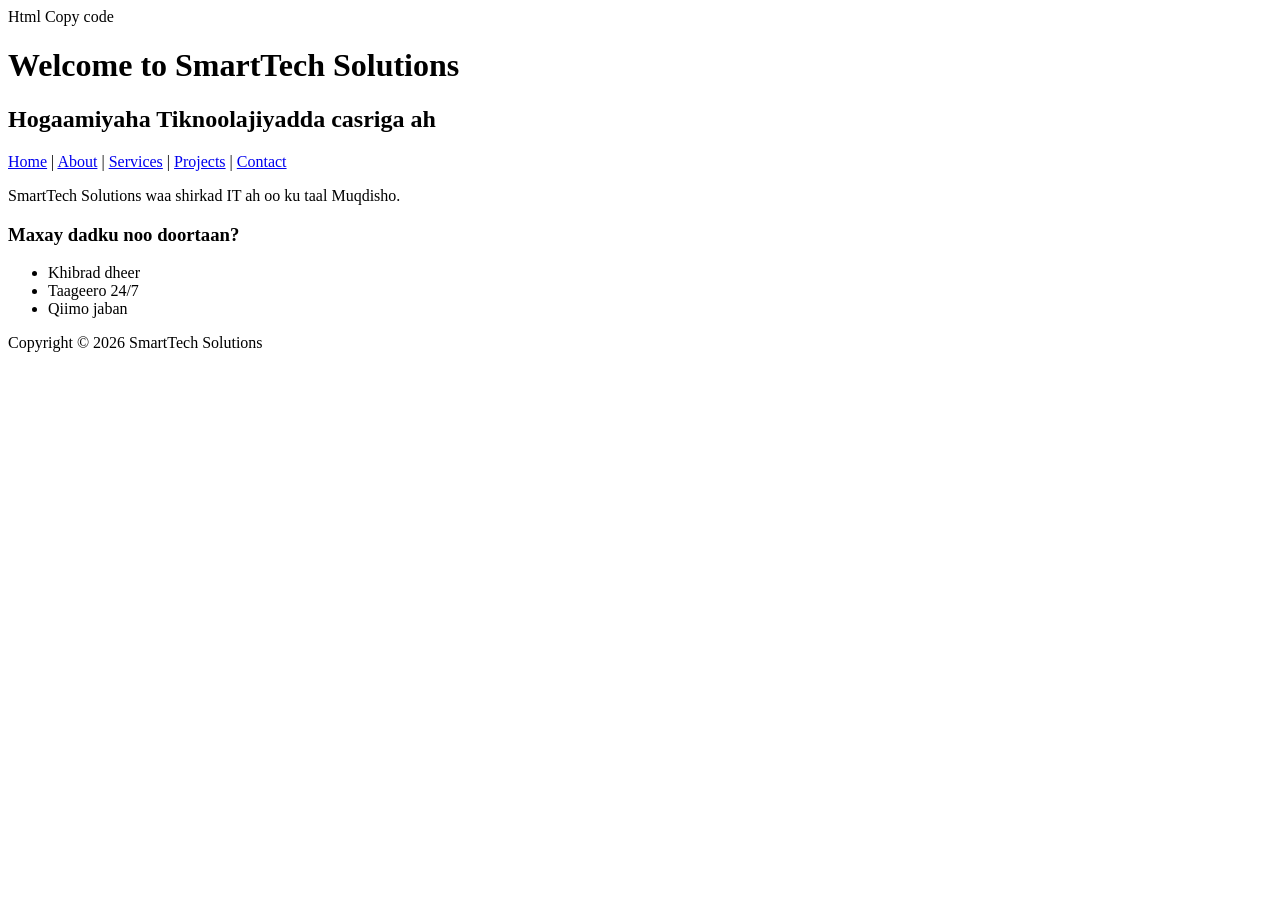
==== index.html @ 56d4da6e "Add files via upload" ====
Html
Copy code
<!DOCTYPE html>
<html>
<head>
<title>SmartTech Solutions</title>
</head>

<body>

<header>
<h1>Welcome to SmartTech Solutions</h1>
<h2>Hogaamiyaha Tiknoolajiyadda casriga ah</h2>
</header>

<nav>
<a href="index.html">Home</a> |
<a href="about.html">About</a> |
<a href="services.html">Services</a> |
<a href="projects.html">Projects</a> |
<a href="contact.html">Contact</a>
</nav>

<main>

<p>SmartTech Solutions waa shirkad IT ah oo ku taal Muqdisho.</p>

<h3>Maxay dadku noo doortaan?</h3>

<ul>
<li>Khibrad dheer</li>
<li>Taageero 24/7</li>
<li>Qiimo jaban</li>
</ul>

</main>

<footer>
<p>Copyright © 2026 SmartTech Solutions</p>
</footer>

</body>
</html>
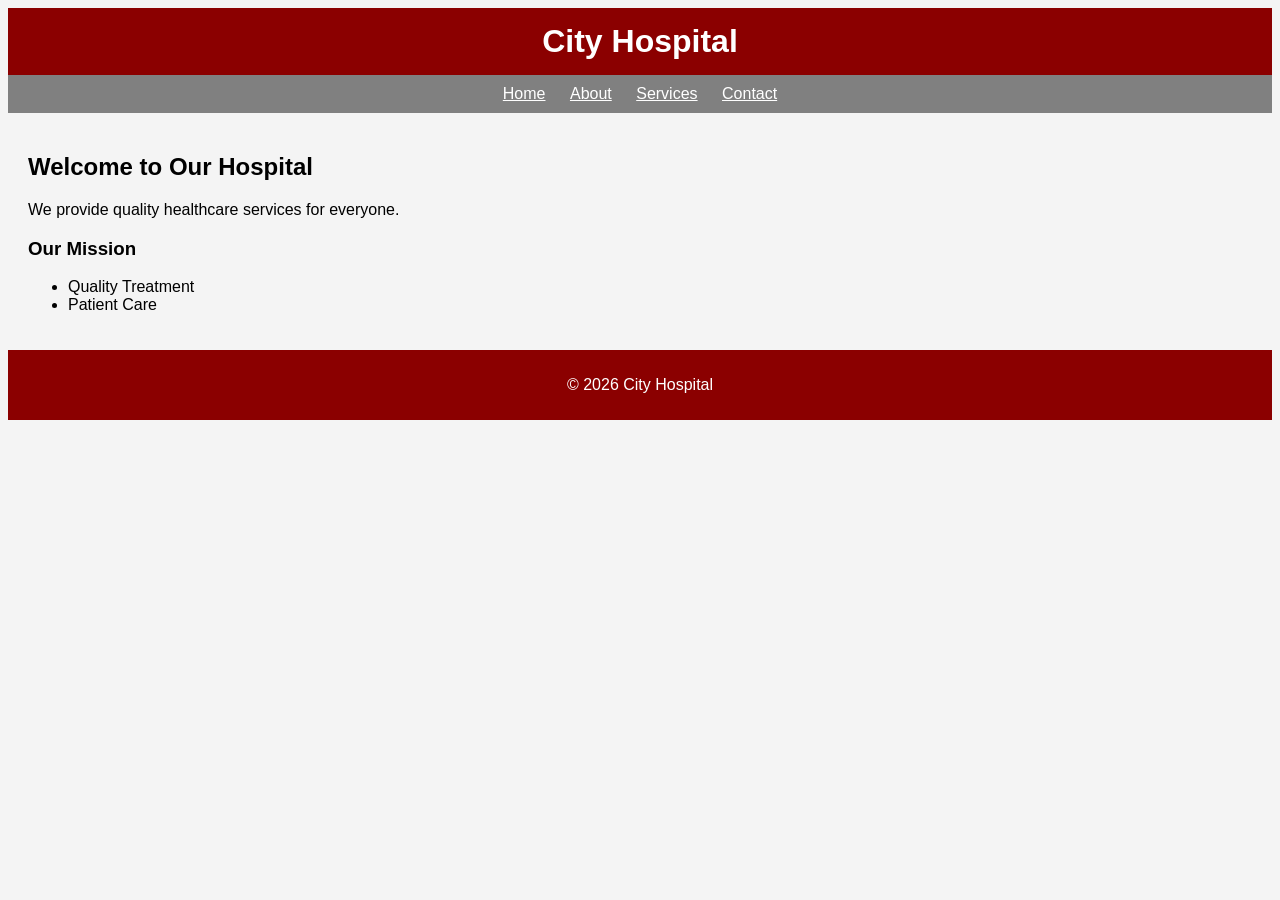
==== commit 7cf68d3a: "Add files via upload" ====
--- a/index.html
+++ b/index.html
@@ -1,42 +1,34 @@
-Html
-Copy code
 <!DOCTYPE html>
 <html>
 <head>
-<title>SmartTech Solutions</title>
+  <title>Hospital - Home</title>
 </head>
+<body style="background-color: #f4f4f4; font-family: Arial;">
 
-<body>
-
-<header>
-<h1>Welcome to SmartTech Solutions</h1>
-<h2>Hogaamiyaha Tiknoolajiyadda casriga ah</h2>
+<header style="background: darkred; color: white; padding: 15px; text-align: center;">
+  <h1 style="margin:0;">City Hospital</h1>
 </header>
 
-<nav>
-<a href="index.html">Home</a> |
-<a href="about.html">About</a> |
-<a href="services.html">Services</a> |
-<a href="projects.html">Projects</a> |
-<a href="contact.html">Contact</a>
+<nav style="background: gray; padding: 10px; text-align:center;">
+  <a href="index.html" style="margin:10px; color:white;">Home</a>
+  <a href="about.html" style="margin:10px; color:white;">About</a>
+  <a href="services.html" style="margin:10px; color:white;">Services</a>
+  <a href="contact.html" style="margin:10px; color:white;">Contact</a>
 </nav>
 
-<main>
+<main style="padding:20px;">
+  <h2>Welcome to Our Hospital</h2>
+  <p>We provide quality healthcare services for everyone.</p>
 
-<p>SmartTech Solutions waa shirkad IT ah oo ku taal Muqdisho.</p>
-
-<h3>Maxay dadku noo doortaan?</h3>
-
-<ul>
-<li>Khibrad dheer</li>
-<li>Taageero 24/7</li>
-<li>Qiimo jaban</li>
-</ul>
-
+  <h3>Our Mission</h3>
+  <ul>
+    <li>Quality Treatment</li>
+    <li>Patient Care</li>
+  </ul>
 </main>
 
-<footer>
-<p>Copyright © 2026 SmartTech Solutions</p>
+<footer style="background:darkred; color:white; text-align:center; padding:10px;">
+  <p>© 2026 City Hospital</p>
 </footer>
 
 </body>
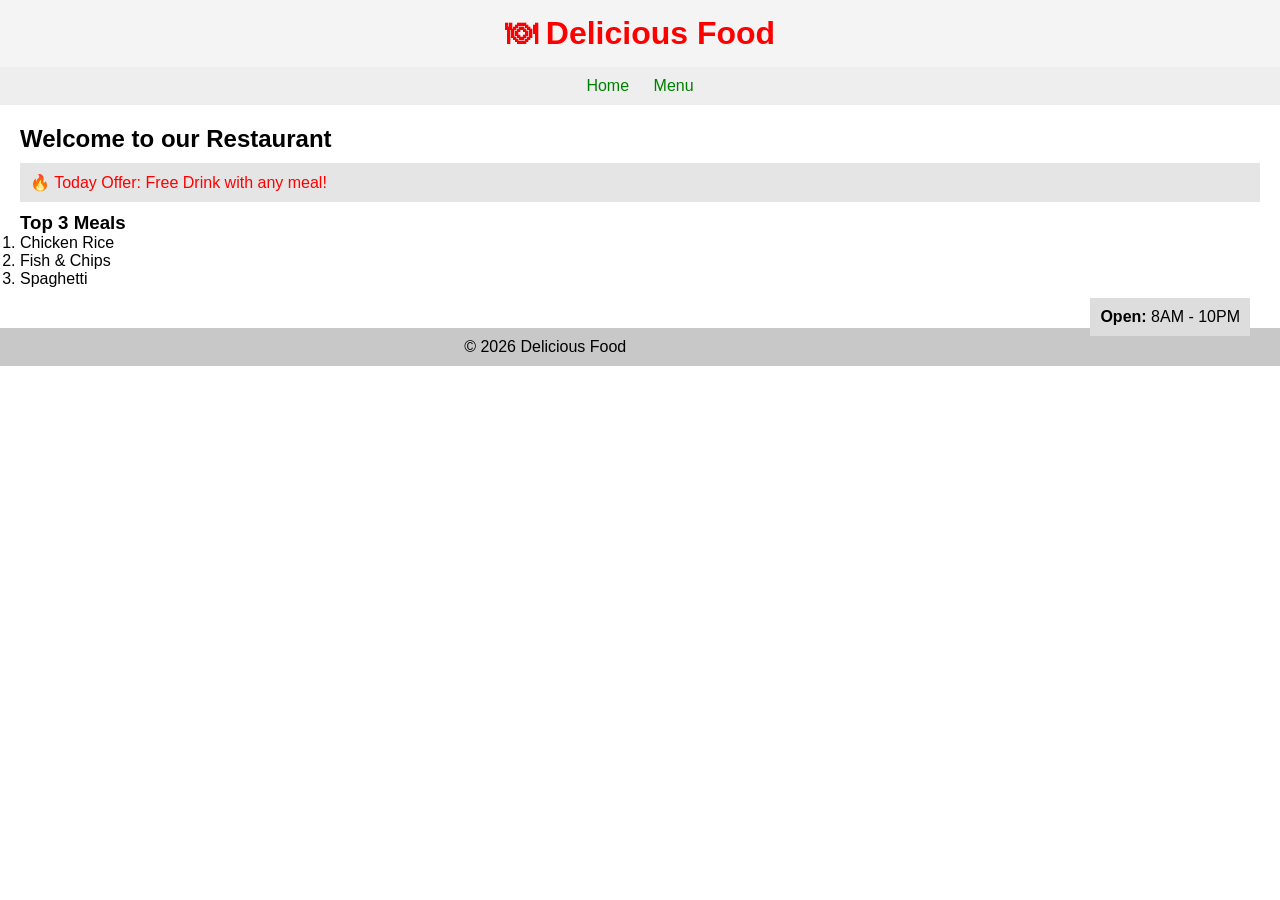
==== commit 6b75ff82: "Add files via upload" ====
--- a/index.html
+++ b/index.html
@@ -1,35 +1,112 @@
 <!DOCTYPE html>
-<html>
+<html lang="en">
 <head>
-  <title>Hospital - Home</title>
+    <meta charset="UTF-8">
+    <title>Delicious Food</title>
+
+    <style>
+        /* Universal Selector */
+        * {
+            margin: 0;
+            padding: 0;
+            box-sizing: border-box;
+        }
+
+        /* Body */
+        body {
+            font-family: Arial, sans-serif;
+        }
+
+        /* ID Selector */
+        #logo {
+            background-color: #f4f4f4;
+            text-align: center;
+            padding: 15px;
+        }
+
+        /* Class Selector */
+        .special {
+            color: hsl(0, 100%, 50%);
+            background-color: rgba(0, 0, 0, 0.1);
+            padding: 10px;
+            margin: 10px 0;
+        }
+
+        /* Descendant Selector */
+        nav a {
+            color: green;
+            text-decoration: none;
+            margin: 10px;
+        }
+
+        nav ul {
+            list-style: none;
+            padding: 10px;
+            background: #eee;
+            text-align: center;
+        }
+
+        nav li {
+            display: inline;
+        }
+
+        main {
+            padding: 20px;
+        }
+
+        .box {
+            float: right;
+            padding: 10px;
+            background: #ddd;
+            margin: 10px;
+        }
+
+        footer {
+            background-color: rgb(200, 200, 200);
+            text-align: center;
+            padding: 10px;
+            margin-top: 20px;
+        }
+    </style>
 </head>
-<body style="background-color: #f4f4f4; font-family: Arial;">
 
-<header style="background: darkred; color: white; padding: 15px; text-align: center;">
-  <h1 style="margin:0;">City Hospital</h1>
-</header>
+<body>
 
-<nav style="background: gray; padding: 10px; text-align:center;">
-  <a href="index.html" style="margin:10px; color:white;">Home</a>
-  <a href="about.html" style="margin:10px; color:white;">About</a>
-  <a href="services.html" style="margin:10px; color:white;">Services</a>
-  <a href="contact.html" style="margin:10px; color:white;">Contact</a>
-</nav>
+    <!-- Header -->
+    <header id="logo">
+        <h1 style="color:red;">🍽 Delicious Food</h1>
+    </header>
 
-<main style="padding:20px;">
-  <h2>Welcome to Our Hospital</h2>
-  <p>We provide quality healthcare services for everyone.</p>
+    <!-- Navigation -->
+    <nav>
+        <ul>
+            <li><a href="index.html">Home</a></li>
+            <li><a href="menu.html">Menu</a></li>
+        </ul>
+    </nav>
 
-  <h3>Our Mission</h3>
-  <ul>
-    <li>Quality Treatment</li>
-    <li>Patient Care</li>
-  </ul>
-</main>
+    <!-- Main Content -->
+    <main>
+        <h2>Welcome to our Restaurant</h2>
 
-<footer style="background:darkred; color:white; text-align:center; padding:10px;">
-  <p>© 2026 City Hospital</p>
-</footer>
+        <p class="special">🔥 Today Offer: Free Drink with any meal!</p>
+
+        <h3>Top 3 Meals</h3>
+        <ol>
+            <li>Chicken Rice</li>
+            <li>Fish & Chips</li>
+            <li>Spaghetti</li>
+        </ol>
+
+        <div class="box">
+            <p><b>Open:</b> 8AM - 10PM</p>
+        </div>
+    </main>
+
+    <!-- Footer -->
+    <footer>
+        <p>© 2026 Delicious Food</p>
+    </footer>
 
 </body>
 </html>
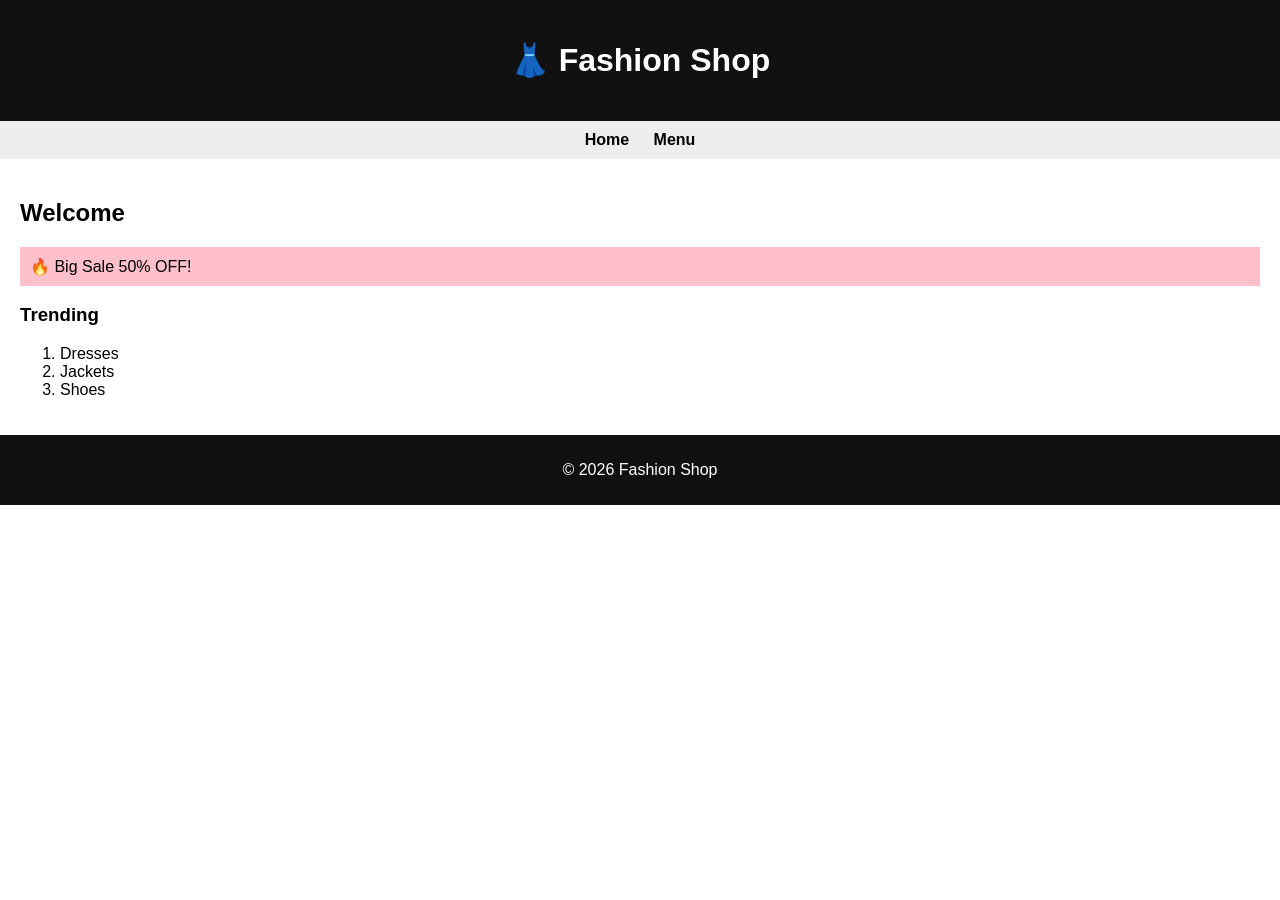
==== commit 30118f85: "Add files via upload" ====
--- a/index.html
+++ b/index.html
@@ -1,112 +1,83 @@
 <!DOCTYPE html>
 <html lang="en">
 <head>
-    <meta charset="UTF-8">
-    <title>Delicious Food</title>
+<meta charset="UTF-8">
+<title>Fashion Shop - Home</title>
 
-    <style>
-        /* Universal Selector */
-        * {
-            margin: 0;
-            padding: 0;
-            box-sizing: border-box;
-        }
+<style>
+body { font-family: Arial; margin:0; }
 
-        /* Body */
-        body {
-            font-family: Arial, sans-serif;
-        }
+header {
+  background:#111;
+  color:white;
+  text-align:center;
+  padding:20px;
+}
 
-        /* ID Selector */
-        #logo {
-            background-color: #f4f4f4;
-            text-align: center;
-            padding: 15px;
-        }
+nav ul {
+  list-style:none;
+  background:#eee;
+  text-align:center;
+  padding:10px;
+  margin:0;
+}
 
-        /* Class Selector */
-        .special {
-            color: hsl(0, 100%, 50%);
-            background-color: rgba(0, 0, 0, 0.1);
-            padding: 10px;
-            margin: 10px 0;
-        }
+nav li { display:inline; }
 
-        /* Descendant Selector */
-        nav a {
-            color: green;
-            text-decoration: none;
-            margin: 10px;
-        }
+nav a {
+  text-decoration:none;
+  color:black;
+  margin:10px;
+  font-weight:bold;
+}
 
-        nav ul {
-            list-style: none;
-            padding: 10px;
-            background: #eee;
-            text-align: center;
-        }
+main { padding:20px; }
 
-        nav li {
-            display: inline;
-        }
+.offer {
+  background:pink;
+  padding:10px;
+  margin:10px 0;
+}
 
-        main {
-            padding: 20px;
-        }
+footer {
+  background:#111;
+  color:white;
+  text-align:center;
+  padding:10px;
+}
+</style>
 
-        .box {
-            float: right;
-            padding: 10px;
-            background: #ddd;
-            margin: 10px;
-        }
-
-        footer {
-            background-color: rgb(200, 200, 200);
-            text-align: center;
-            padding: 10px;
-            margin-top: 20px;
-        }
-    </style>
 </head>
 
 <body>
 
-    <!-- Header -->
-    <header id="logo">
-        <h1 style="color:red;">🍽 Delicious Food</h1>
-    </header>
+<header>
+<h1>👗 Fashion Shop</h1>
+</header>
 
-    <!-- Navigation -->
-    <nav>
-        <ul>
-            <li><a href="index.html">Home</a></li>
-            <li><a href="menu.html">Menu</a></li>
-        </ul>
-    </nav>
+<nav>
+<ul>
+<li><a href="index.html">Home</a></li>
+<li><a href="menu.html">Menu</a></li>
+</ul>
+</nav>
 
-    <!-- Main Content -->
-    <main>
-        <h2>Welcome to our Restaurant</h2>
+<main>
+<h2>Welcome</h2>
 
-        <p class="special">🔥 Today Offer: Free Drink with any meal!</p>
+<p class="offer">🔥 Big Sale 50% OFF!</p>
 
-        <h3>Top 3 Meals</h3>
-        <ol>
-            <li>Chicken Rice</li>
-            <li>Fish & Chips</li>
-            <li>Spaghetti</li>
-        </ol>
+<h3>Trending</h3>
+<ol>
+<li>Dresses</li>
+<li>Jackets</li>
+<li>Shoes</li>
+</ol>
+</main>
 
-        <div class="box">
-            <p><b>Open:</b> 8AM - 10PM</p>
-        </div>
-    </main>
-
-    <!-- Footer -->
-    <footer>
-        <p>© 2026 Delicious Food</p>
-    </footer>
+<footer>
+<p>© 2026 Fashion Shop</p>
+</footer>
 
 </body>
 </html>
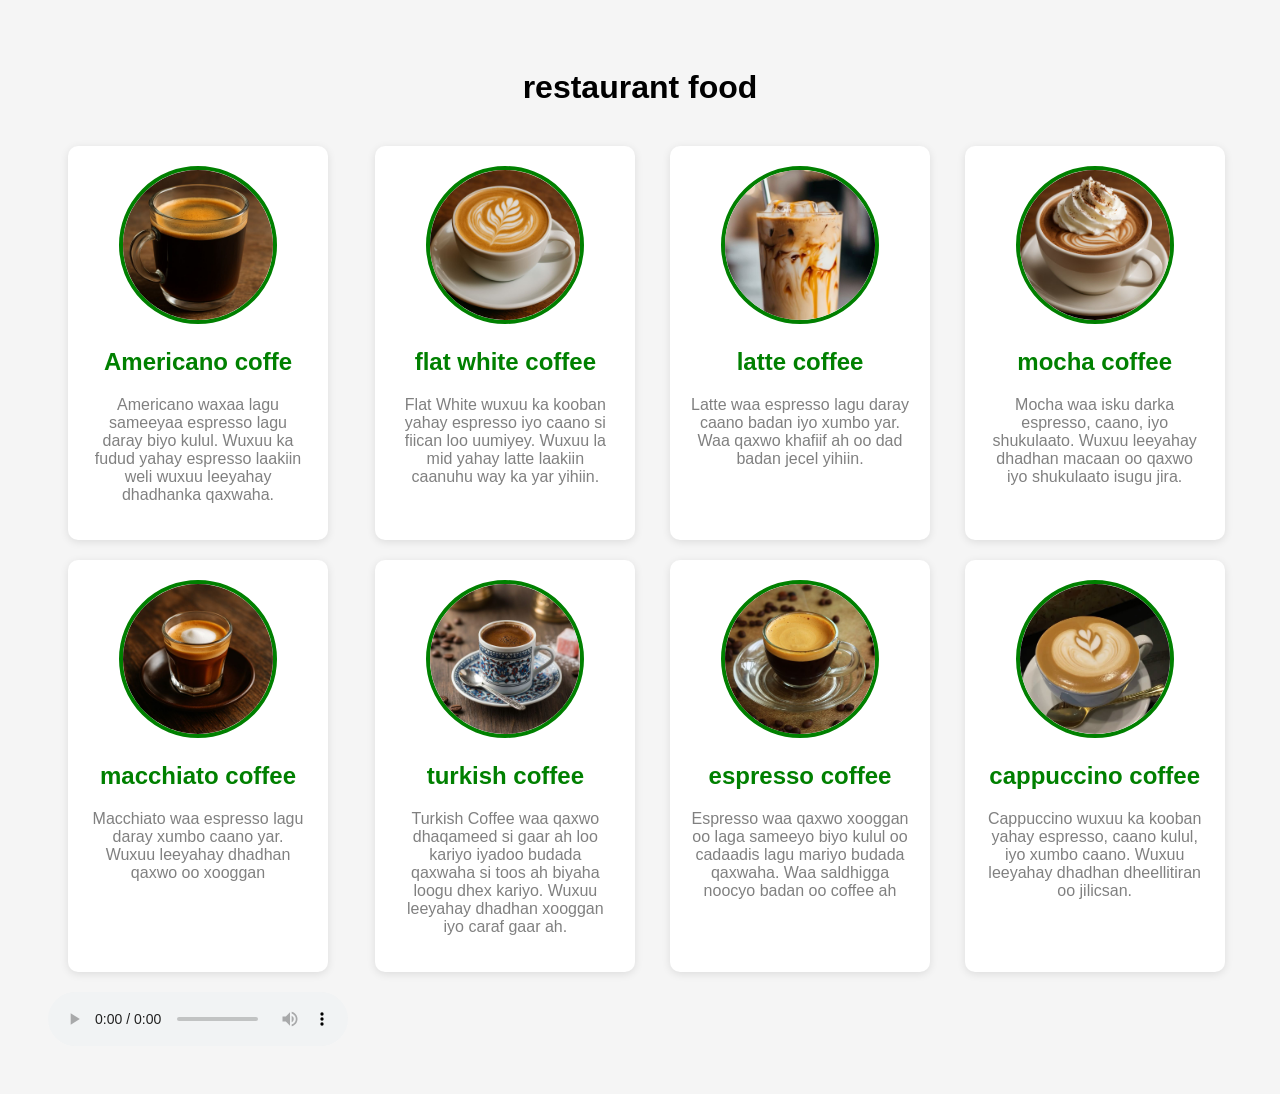
==== commit e292fbcb: "Add files via upload" ====
--- a/index.html
+++ b/index.html
@@ -1,83 +1,106 @@
 <!DOCTYPE html>
-<html lang="en">
+<html>
 <head>
-<meta charset="UTF-8">
-<title>Fashion Shop - Home</title>
+    <title> restaurant food </title>
 
-<style>
-body { font-family: Arial; margin:0; }
+    <style>
+        body{
+            font-family: Arial, sans-serif;
+            text-align: center;
+            background: #f5f5f5;
+            padding: 40px;
+        }
 
-header {
-  background:#111;
-  color:white;
-  text-align:center;
-  padding:20px;
-}
+        h1{
+            margin-bottom: 40px;
+        }
 
-nav ul {
-  list-style:none;
-  background:#eee;
-  text-align:center;
-  padding:10px;
-  margin:0;
-}
+        .gallery{
+            display: grid;
+            grid-template-columns: repeat(4, 1fr);
+            gap: 20px;
+            justify-items: center;
+        }
 
-nav li { display:inline; }
+        .card{
+            width: 220px;
+            background: white;
+            padding: 20px;
+            border-radius: 10px;
+            box-shadow: 0 2px 8px rgba(0,0,0,0.1);
+        }
 
-nav a {
-  text-decoration:none;
-  color:black;
-  margin:10px;
-  font-weight:bold;
-}
+        .card img{
+            width: 150px;
+            height: 150px;
+            border-radius: 50%;
+            border: 4px solid green;
+            object-fit: cover;
+        }
 
-main { padding:20px; }
+        .card h2{
+            color: green;
+        }
 
-.offer {
-  background:pink;
-  padding:10px;
-  margin:10px 0;
-}
+        .card p{
+            color: gray;
+        }
+    </style>
+</head>
+<body>
+ <h1> restaurant food </h1>
 
-footer {
-  background:#111;
-  color:white;
-  text-align:center;
-  padding:10px;
-}
-</style>
+    <div class="gallery">
 
-</head>
+        <div class="card">
+            <img src="americano.jpg" ="">
+            <h2>Americano coffe</h2>
+            <p>Americano waxaa lagu sameeyaa espresso lagu daray biyo kulul. Wuxuu ka fudud yahay espresso laakiin weli wuxuu leeyahay dhadhanka qaxwaha.</p>
+        </div>
 
-<body>
+        <div class="card">
+            <img src="flat white.jpg" alt="">
+            <h2>flat white coffee</h2>
+            <p>Flat White wuxuu ka kooban yahay espresso iyo caano si fiican loo uumiyey. Wuxuu la mid yahay latte laakiin caanuhu way ka yar yihiin.</p>
+        </div>
 
-<header>
-<h1>👗 Fashion Shop</h1>
-</header>
+        <div class="card">
+            <img src="latte.jpg"alt="">
+            <h2>latte coffee </h2>
+            <p>Latte waa espresso lagu daray caano badan iyo xumbo yar. Waa qaxwo khafiif ah oo dad badan jecel yihiin.</p>
+        </div>
 
-<nav>
-<ul>
-<li><a href="index.html">Home</a></li>
-<li><a href="menu.html">Menu</a></li>
-</ul>
-</nav>
+        <div class="card">
+            <img src="mocha.jpg" alt="">
+            <h2>mocha coffee</h2>
+            <p>Mocha waa isku darka espresso, caano, iyo shukulaato. Wuxuu leeyahay dhadhan macaan oo qaxwo iyo shukulaato isugu jira.</p>
+        </div>
 
-<main>
-<h2>Welcome</h2>
+        <div class="card">
+            <img src="macchiato.jpg" alt="">
+            <h2>macchiato coffee</h2>
+            <p>Macchiato waa espresso lagu daray xumbo caano yar. Wuxuu leeyahay dhadhan qaxwo oo xooggan</p>
+        </div>
 
-<p class="offer">🔥 Big Sale 50% OFF!</p>
+        <div class="card">
+            <img src="turkish.jpg" alt="">
+            <h2>turkish coffee</h2>
+            <p>Turkish Coffee waa qaxwo dhaqameed si gaar ah loo kariyo iyadoo budada qaxwaha si toos ah biyaha loogu dhex kariyo. Wuxuu leeyahay dhadhan xooggan iyo caraf gaar ah.</p>
+        </div>
 
-<h3>Trending</h3>
-<ol>
-<li>Dresses</li>
-<li>Jackets</li>
-<li>Shoes</li>
-</ol>
-</main>
+        <div class="card">
+            <img src= "espresso.jpg" alt="">
+            <h2>espresso coffee </h2>
+            <p>Espresso waa qaxwo xooggan oo laga sameeyo biyo kulul oo cadaadis lagu mariyo budada qaxwaha. Waa saldhigga noocyo badan oo coffee ah</p>
+        </div>
 
-<footer>
-<p>© 2026 Fashion Shop</p>
-</footer>
-
+        <div class="card">
+            <img src="cappuccino.jpg" alt="">
+            <h2>cappuccino coffee </h2>
+            <p>Cappuccino wuxuu ka kooban yahay espresso, caano kulul, iyo xumbo caano. Wuxuu leeyahay dhadhan dheellitiran oo jilicsan.</p>
+            </div>
+     <audio controls>
+         <source src="audio.mp3" type="audio/mp3"/>
+     </audio>
 </body>
 </html>
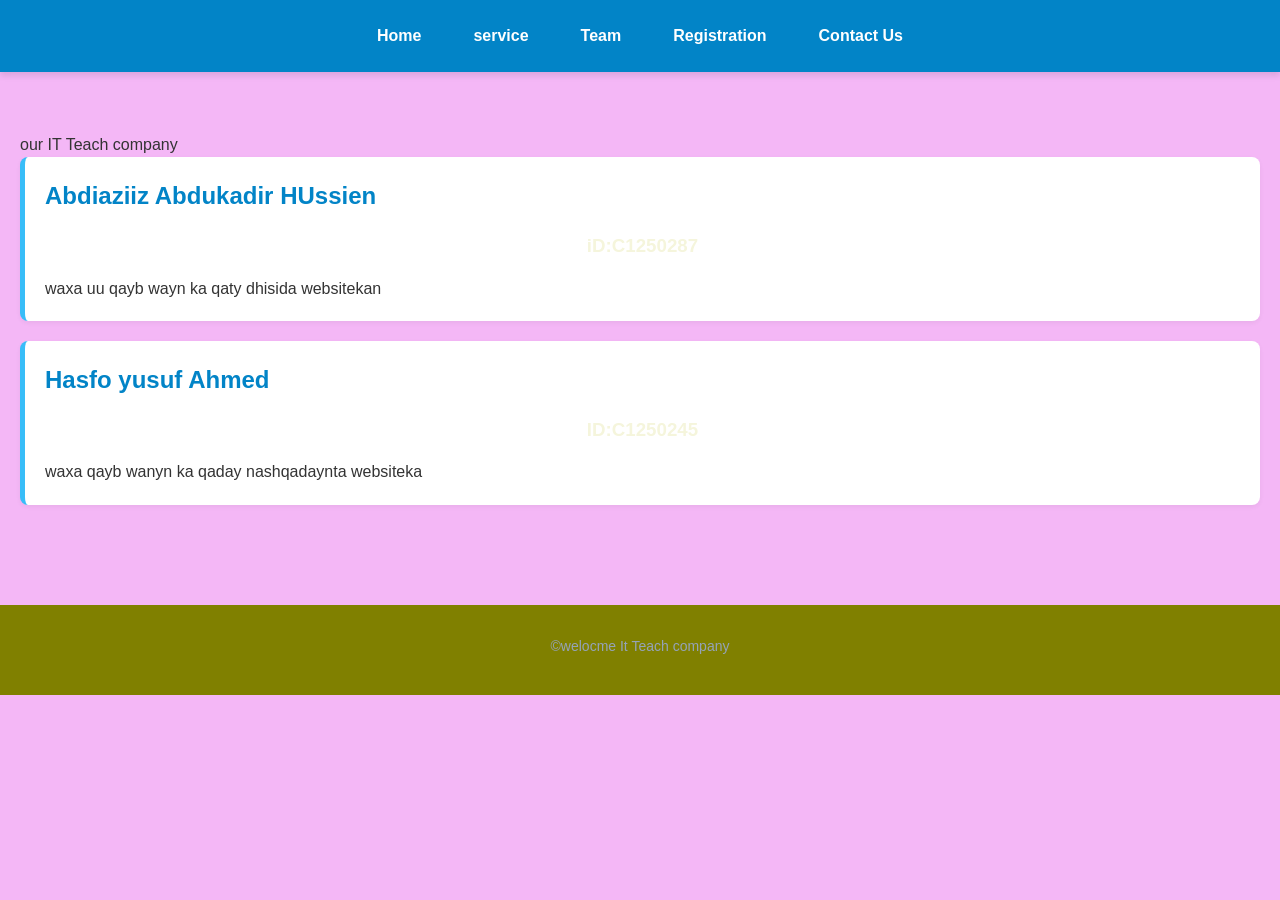
==== commit 4d164744: "Add files via upload" ====
--- a/index.html
+++ b/index.html
@@ -1,106 +1,35 @@
 <!DOCTYPE html>
-<html>
+<html lang="en">
 <head>
-    <title> restaurant food </title>
-
-    <style>
-        body{
-            font-family: Arial, sans-serif;
-            text-align: center;
-            background: #f5f5f5;
-            padding: 40px;
-        }
-
-        h1{
-            margin-bottom: 40px;
-        }
-
-        .gallery{
-            display: grid;
-            grid-template-columns: repeat(4, 1fr);
-            gap: 20px;
-            justify-items: center;
-        }
-
-        .card{
-            width: 220px;
-            background: white;
-            padding: 20px;
-            border-radius: 10px;
-            box-shadow: 0 2px 8px rgba(0,0,0,0.1);
-        }
-
-        .card img{
-            width: 150px;
-            height: 150px;
-            border-radius: 50%;
-            border: 4px solid green;
-            object-fit: cover;
-        }
-
-        .card h2{
-            color: green;
-        }
-
-        .card p{
-            color: gray;
-        }
-    </style>
+    <link rel="icon" href="images/icon.jpg">
+    <link rel="stylesheet" href="style.css">
+    <link rel="icon" href="images/icon.jpg">
+    <meta charset="UTF-8">
+    <meta name="viewport" content="width=, initial-scale=1.0">
+    <title>IT TECH</title>
 </head>
 <body>
- <h1> restaurant food </h1>
 
-    <div class="gallery">
-
-        <div class="card">
-            <img src="americano.jpg" ="">
-            <h2>Americano coffe</h2>
-            <p>Americano waxaa lagu sameeyaa espresso lagu daray biyo kulul. Wuxuu ka fudud yahay espresso laakiin weli wuxuu leeyahay dhadhanka qaxwaha.</p>
-        </div>
-
-        <div class="card">
-            <img src="flat white.jpg" alt="">
-            <h2>flat white coffee</h2>
-            <p>Flat White wuxuu ka kooban yahay espresso iyo caano si fiican loo uumiyey. Wuxuu la mid yahay latte laakiin caanuhu way ka yar yihiin.</p>
-        </div>
-
-        <div class="card">
-            <img src="latte.jpg"alt="">
-            <h2>latte coffee </h2>
-            <p>Latte waa espresso lagu daray caano badan iyo xumbo yar. Waa qaxwo khafiif ah oo dad badan jecel yihiin.</p>
-        </div>
-
-        <div class="card">
-            <img src="mocha.jpg" alt="">
-            <h2>mocha coffee</h2>
-            <p>Mocha waa isku darka espresso, caano, iyo shukulaato. Wuxuu leeyahay dhadhan macaan oo qaxwo iyo shukulaato isugu jira.</p>
-        </div>
-
-        <div class="card">
-            <img src="macchiato.jpg" alt="">
-            <h2>macchiato coffee</h2>
-            <p>Macchiato waa espresso lagu daray xumbo caano yar. Wuxuu leeyahay dhadhan qaxwo oo xooggan</p>
-        </div>
-
-        <div class="card">
-            <img src="turkish.jpg" alt="">
-            <h2>turkish coffee</h2>
-            <p>Turkish Coffee waa qaxwo dhaqameed si gaar ah loo kariyo iyadoo budada qaxwaha si toos ah biyaha loogu dhex kariyo. Wuxuu leeyahay dhadhan xooggan iyo caraf gaar ah.</p>
-        </div>
-
-        <div class="card">
-            <img src= "espresso.jpg" alt="">
-            <h2>espresso coffee </h2>
-            <p>Espresso waa qaxwo xooggan oo laga sameeyo biyo kulul oo cadaadis lagu mariyo budada qaxwaha. Waa saldhigga noocyo badan oo coffee ah</p>
-        </div>
-
-        <div class="card">
-            <img src="cappuccino.jpg" alt="">
-            <h2>cappuccino coffee </h2>
-            <p>Cappuccino wuxuu ka kooban yahay espresso, caano kulul, iyo xumbo caano. Wuxuu leeyahay dhadhan dheellitiran oo jilicsan.</p>
-            </div>
-     <audio controls>
-         <source src="audio.mp3" type="audio/mp3"/>
-     </audio>
+<nav>
+    <a href="index.html">Home</a>
+    <a href="services.html">service</a>
+    <a href="Teampage.html">Team</a>
+    <a href="form.html">Registration</a>
+    <a href="contact.html">Contact Us</a>
+</nav>
+<section>
+    <header>our IT Teach company</header>
+    <div>
+<h2>Abdiaziiz Abdukadir HUssien</h2>
+<h3>iD:C1250287</h3>
+<p>waxa uu qayb wayn ka qaty dhisida websitekan </p>
+    </div>
+    <div>
+        <h2>Hasfo yusuf Ahmed</h2>
+        <h3>ID:C1250245</h3>
+        <p>waxa qayb wanyn ka qaday nashqadaynta websiteka </p>
+    </div>
+</section>
+<footer><p>&copy;welocme It Teach company</p></footer>
 </body>
 </html>
--- a/style.css
+++ b/style.css
@@ -0,0 +1,210 @@
+* {
+    margin: 0;
+    padding: 0;
+    box-sizing: border-box;
+    font-family: 'Segoe UI', Tahoma, Geneva, Verdana, sans-serif;
+}
+body {
+    background-color: #f4b7f6;
+    color: #333;
+    line-height: 1.6;
+}
+nav {
+    background-color: #0284c7;
+    padding: 15px 20px;
+    display: flex;
+    justify-content: center;
+    gap: 20px;
+    box-shadow: 0 4px 6px rgba(0, 0, 0, 0.1);
+}
+
+nav a {
+    color: #ffffff;
+    text-decoration: none;
+    font-weight: 600;
+    font-size: 16px;
+    padding: 8px 16px;
+    border-radius: 4px;
+}
+
+nav a:hover {
+    background-color: #38bdf8;
+    color: #1e293b;
+}
+section {
+    margin: 40px auto;
+    padding: 20px;
+}
+
+h1, h2, h3 {
+    color: beige;
+    margin-bottom: 15px;
+    text-align: center;
+}
+
+h1 {
+    font-size: 2.5rem;
+    text-transform: uppercase;
+    letter-spacing: 1px;
+    margin-bottom: 30px;
+}
+section div {
+    background: #ffffff;
+    padding: 20px;
+    margin-bottom: 20px;
+    border-radius: 8px;
+    box-shadow: 0 2px 5px rgba(0,0,0,0.05);
+    border-left: 5px solid #38bdf8;
+}
+
+section div h2 {
+    text-align: left;
+    color: #0284c7;
+    font-size: 1.5rem;
+}
+.container {
+    display: flex;
+    flex-wrap: wrap;
+    justify-content: center;
+    gap: 25px;
+    margin-top: 20px;
+}
+
+.card {
+    background: #ffffff;
+    border-radius: 10px;
+    box-shadow: 0 4px 8px rgba(0,0,0,0.1);
+    width: 280px;
+    padding: 20px;
+    text-align: center;
+    border-left: none; 
+}
+
+.card:hover {
+    transform: translateY(-5px);
+}
+
+.card img {
+    width: 120px;
+    height: 120px;
+    border-radius: 50%;
+    object-fit: cover;
+    margin-bottom: 15px;
+    border: 3px solid #38bdf8;
+}
+
+.card h3 {
+    font-size: 1.25rem;
+    color: #1e293b;
+    margin-bottom: 5px;
+}
+
+.card p {
+    font-size: 0.9rem;
+    color: #64748b;
+}
+form {
+    max-width: 500px;
+    margin: 40px auto;
+    background: #ffffff;
+    padding: 30px;
+    border-radius: 8px;
+    box-shadow: 0 4px 10px rgba(0,0,0,0.08);
+}
+
+fieldset {
+    border: none;
+}
+
+legend {
+    font-size: 1.8rem;
+    font-weight: bold;
+    color: #0f172a;
+    margin-bottom: 20px;
+    text-align: center;
+    width: 100%;
+}
+
+label {
+    display: block;
+    margin-top: 15px;
+    margin-bottom: 5px;
+    font-weight: 600;
+    color: #334155;
+}
+
+input[type="text"],
+input[type="Tell"],
+input[type="email"],
+select {
+    width: 100%;
+    padding: 12px;
+    border: 1px solid #cbd5e1;
+    border-radius: 6px;
+    font-size: 15px;
+    background-color: #f8fafc;
+    transition: border-color 0.3s;
+}
+
+input:focus, select:focus {
+    outline: none;
+    border-color: #38bdf8;
+    background-color: #fff;
+}
+input[type="radio"] {
+    margin-right: 8px;
+    margin-top: 10px;
+}
+footer {
+    background-color:olive;
+    color: #94a3b8;
+    text-align: center;
+    padding: 30px 20px;
+    margin-top: 60px;
+}
+
+footer h2 {
+    color: #ffffff;
+    font-size: 1.6rem;
+    margin-bottom: 10px;
+}
+
+footer p {
+    margin-bottom: 8px;
+    font-size: 14px;}
+.table-container {
+    background: #ffffff;
+    padding: 25px;
+    border-radius: 8px;
+    box-shadow: 0 4px 10px rgba(0,0,0,0.05);
+    margin-top: 30px;
+    overflow-x: auto; 
+}
+
+table {
+    width: 100%;
+    border-collapse: collapse; /* Waxay meesha ka saaraysaa xariiqyada dhexda ee is-dul saaran */
+    margin-top: 15px;
+    font-size: 16px;
+    text-align: left;
+}
+
+table th, table td {
+    padding: 12px 15px;
+    border-bottom: 1px solid #e2e8f0;
+}
+
+table th {
+    background-color: #0f172a; /* Midabka madaxa jadwalka (madow xarago leh) */
+    color: #ffffff;
+    font-weight: 600;
+    text-transform: uppercase;
+    font-size: 14px;
+}
+table tbody tr:nth-child(even) {
+    background-color: #f8fafc;
+}
+table tbody tr:hover {
+    background-color: #f1f5f9;
+    transition: background-color 0.2s ease;
+}
